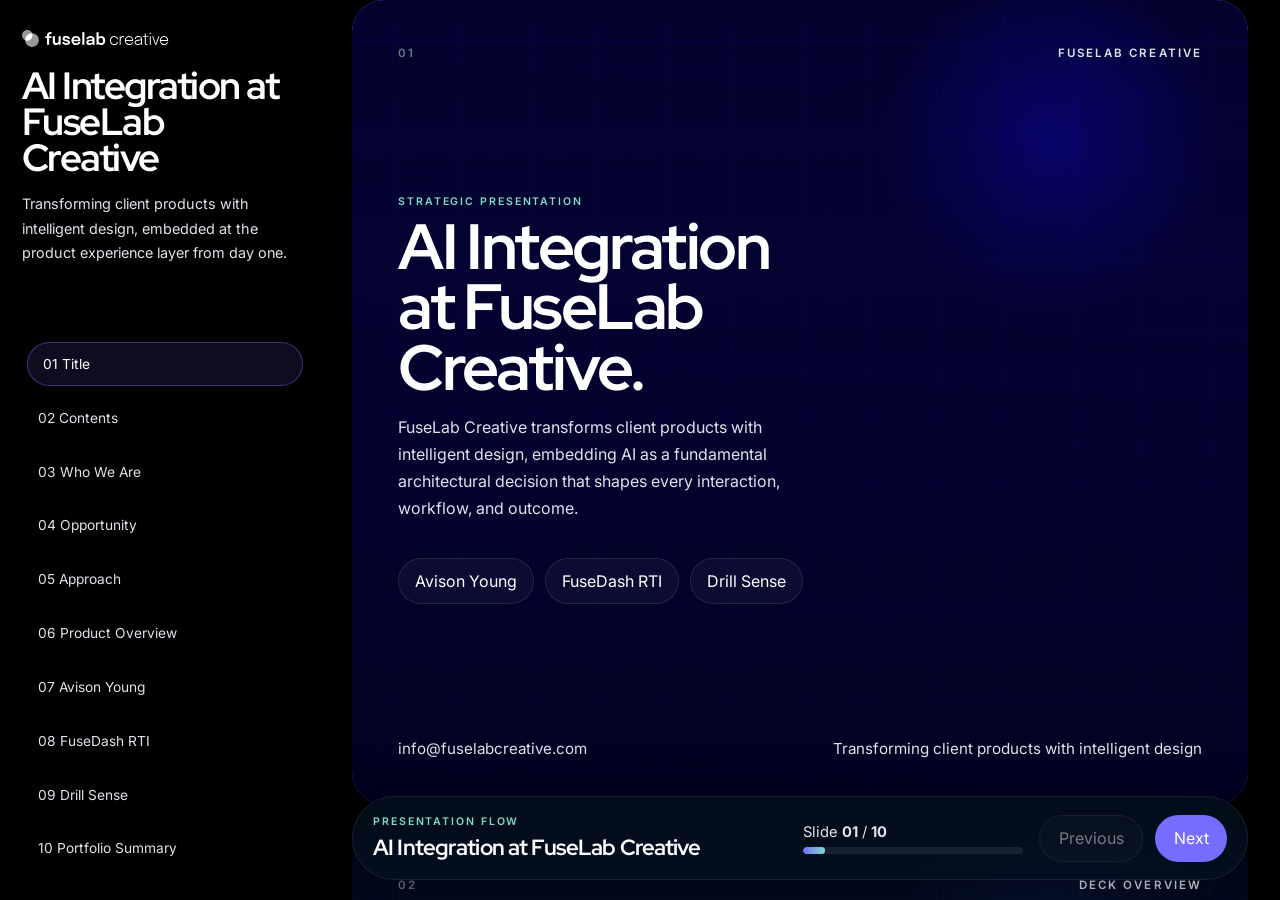
==== index.html @ d15c1026 "Build FLC presentation site" ====
<!DOCTYPE html>
<html lang="en">
  <head>
    <meta charset="UTF-8" />
    <meta name="viewport" content="width=device-width, initial-scale=1.0" />
    <title>AI Integration at FuseLab Creative</title>
    <link rel="preconnect" href="https://fonts.googleapis.com" />
    <link rel="preconnect" href="https://fonts.gstatic.com" crossorigin />
    <link
      href="https://fonts.googleapis.com/css2?family=Inter:wght@400;500;600&family=Public+Sans:wght@600&family=Red+Hat+Display:wght@500;700&family=Red+Hat+Text:wght@400;500&display=swap"
      rel="stylesheet"
    />
    <link rel="stylesheet" href="styles.css" />
  </head>
  <body>
    <div class="presentation-shell">
      <aside class="rail">
        <div class="rail__brand">
          <img class="rail-logo" src="flc-logo.svg" alt="FLC logo" />
          <h1>AI Integration at FuseLab Creative</h1>
          <p class="rail__lede">
            Transforming client products with intelligent design, embedded at
            the product experience layer from day one.
          </p>
        </div>

        <nav class="rail-nav" aria-label="Presentation sections">
          <a href="#cover" class="is-active">01 Title</a>
          <a href="#contents">02 Contents</a>
          <a href="#section-break">03 Who We Are</a>
          <a href="#context">04 Opportunity</a>
          <a href="#opportunities">05 Approach</a>
          <a href="#roadmap">06 Product Overview</a>
          <a href="#avison-young">07 Avison Young</a>
          <a href="#fusedash">08 FuseDash RTI</a>
          <a href="#drill-sense">09 Drill Sense</a>
          <a href="#impact">10 Portfolio Summary</a>
        </nav>
      </aside>

      <main class="deck" id="deck">
        <div class="slides">
          <section
            class="slide slide--dark slide--hero"
            id="cover"
            data-title="AI Integration at FuseLab Creative"
            data-hint="Open with the thesis and the three product examples"
          >
            <video
              class="hero-slide-video"
              src="hero-background-source.mov"
              autoplay
              muted
              loop
              playsinline
              aria-hidden="true"
            ></video>
            <div class="hero-slide-overlay" aria-hidden="true"></div>
            <div class="hero-slide-tint" aria-hidden="true"></div>

            <div class="slide-chrome">
              <span class="slide-number">01</span>
              <span class="slide-label">FuseLab Creative</span>
            </div>

            <div class="hero-layout">
              <div class="hero-copy">
                <p class="eyebrow">Strategic presentation</p>
                <h3>AI Integration at FuseLab Creative.</h3>
                <p class="slide-intro">
                  FuseLab Creative transforms client products with intelligent
                  design, embedding AI as a fundamental architectural decision
                  that shapes every interaction, workflow, and outcome.
                </p>

                <div class="hero-tags">
                  <span>Avison Young</span>
                  <span>FuseDash RTI</span>
                  <span>Drill Sense</span>
                </div>
              </div>

              <div class="hero-visual" aria-hidden="true">
              </div>
            </div>

            <div class="slide-footer">
              <span>info@fuselabcreative.com</span>
              <span>Transforming client products with intelligent design</span>
            </div>
          </section>

          <section
            class="slide slide--dark slide--toc"
            id="contents"
            data-title="Table of contents"
            data-hint="Outline the FuseLab story, methodology, and product examples"
          >
            <div class="slide-chrome">
              <span class="slide-number">02</span>
              <span class="slide-label">Deck overview</span>
            </div>

            <div class="toc-layout">
              <div>
                <p class="eyebrow">Navigation page</p>
                <h3>Table of contents</h3>
              </div>
              <ol class="toc-list" id="tocList"></ol>
            </div>

            <div class="slide-footer">
              <span>AI Integration at FuseLab Creative</span>
              <span>FuseLab Creative</span>
            </div>
          </section>

          <section
            class="slide slide--dark slide--section-break"
            id="section-break"
            data-title="Who We Are"
            data-hint="Introduce FuseLab's point of view on AI-native product design"
          >
            <div class="slide-chrome">
              <span class="slide-number">03</span>
              <span class="slide-label">Who We Are</span>
            </div>

            <div class="section-break-copy">
              <p class="eyebrow">Who we are</p>
              <h3>We architect intelligent experiences.</h3>
              <p class="slide-intro">
                FuseLab embeds AI at the product design layer, treating
                intelligence as a product capability to be designed, trusted,
                and measured from day one.
              </p>
            </div>

            <div class="slide-footer">
              <span>Human-centered design meets AI-first architecture</span>
              <span>FuseLab Creative</span>
            </div>
          </section>

          <section
            class="slide slide--light"
            id="context"
            data-title="The Opportunity"
            data-hint="Show why AI integration in product design matters now"
          >
            <div class="light-header">
              <div>
                <p class="page-kicker">The Opportunity</p>
                <h3>Why AI integration in product design matters now.</h3>
              </div>
              <p class="section-note">
                Users expect intelligent products, AI creates competitive moats,
                and FuseLab bridges design and AI simultaneously across the
                product experience.
              </p>
            </div>

            <div class="challenge-grid" id="challengeGrid"></div>

            <div class="slide-footer slide-footer--light">
              <span>04</span>
              <span>Why AI integration matters now</span>
            </div>
          </section>

          <section
            class="slide slide--light"
            id="opportunities"
            data-title="FuseLab's AI Integration Approach"
            data-hint="Show the four-step methodology from friction to measurable impact"
          >
            <div class="light-header">
              <div>
                <p class="page-kicker">How We Work</p>
                <h3>FuseLab's AI integration approach.</h3>
              </div>
              <p class="section-note">
                FuseLab starts with user friction, maps the right AI capability,
                designs the AI experience, and measures the result against real
                business outcomes.
              </p>
            </div>

            <div class="opportunity-layout">
              <aside class="spotlight-card">
                <span>Approach summary</span>
                <strong>AI creates value only when it feels natural, trustworthy, and useful to real users.</strong>
                <small>
                  FuseLab integrates intelligence before the first wireframe so
                  the product structure itself is designed around what the AI
                  should do for users.
                </small>
              </aside>
              <div class="opportunity-grid" id="opportunityGrid"></div>
            </div>

            <div class="slide-footer slide-footer--light">
              <span>05</span>
              <span>FuseLab AI integration approach</span>
            </div>
          </section>

          <section
            class="slide slide--light"
            id="roadmap"
            data-title="Product Impact"
            data-hint="Introduce the three project case studies"
          >
            <div class="light-header">
              <div>
                <p class="page-kicker">Product Impact</p>
                <h3>Three AI-integrated products. Distinct use cases. Measurable outcomes.</h3>
              </div>
              <p class="section-note">
                FuseLab applied the same AI-native design philosophy across
                commercial real estate, real-time interfaces, and operational
                intelligence products.
              </p>
            </div>

            <div class="kpi-layout">
              <div class="impact-metrics" id="impactMetrics"></div>
              <div class="timeline-list" id="roadmapSteps"></div>
            </div>

            <div class="slide-footer slide-footer--light">
              <span>06</span>
              <span>From product strategy to three project examples</span>
            </div>
          </section>

          <section
            class="slide slide--light"
            id="avison-young"
            data-title="Avison Young"
            data-hint="Commercial real estate case study with AI-powered business development"
          >
            <div class="light-header">
              <div>
                <p class="page-kicker">Commercial Real Estate</p>
                <h3>Avison Young</h3>
              </div>
              <p class="section-note">
                AI-powered business development and CRM support for brokers who
                were spending too much time on manual prospecting and fragmented
                relationship tracking.
              </p>
            </div>

            <div class="project-profile-layout">
              <div class="project-profile-media project-profile-media--avison">
                <img
                  src="ay-screen.png"
                  alt="Avison Young project preview"
                />
                <div class="project-profile-media-label">Project Preview</div>
              </div>

              <div class="project-profile-content">
                <div class="project-overview-card" id="avisonOverview"></div>
                <div class="project-profile-grid" id="avisonProfileGrid"></div>
              </div>
            </div>

            <div class="slide-footer slide-footer--light">
              <span>07</span>
              <span>Avison Young case study</span>
            </div>
          </section>

          <section
            class="slide slide--light"
            id="fusedash"
            data-title="FuseDash Real Time Interface"
            data-hint="Real-time interface case study with AI-assisted collaboration"
          >
            <div class="light-header">
              <div>
                <p class="page-kicker">Real-Time Interface</p>
                <h3>FuseDash Real Time Interface</h3>
              </div>
              <p class="section-note">
                A real-time collaborative interface where AI reduces layout
                burden, simplifies workflows, and acts as an in-context
                co-pilot during active sessions.
              </p>
            </div>

            <div class="project-profile-layout">
              <div class="project-profile-media project-profile-media--fusedash">
                <img
                  src="fd-rti.png"
                  alt="FuseDash RTI project preview"
                />
                <div class="project-profile-media-label">Project Preview</div>
              </div>

              <div class="project-profile-content">
                <div class="project-overview-card" id="fusedashOverview"></div>
                <div class="project-profile-grid" id="fusedashProfileGrid"></div>
              </div>
            </div>

            <div class="slide-footer slide-footer--light">
              <span>08</span>
              <span>FuseDash Real Time Interface case study</span>
            </div>
          </section>

          <section
            class="slide slide--light"
            id="drill-sense"
            data-title="Drill Sense"
            data-hint="Operational intelligence case study with AI-powered insight surfacing"
          >
            <div class="light-header">
              <div>
                <p class="page-kicker">Operational Intelligence</p>
                <h3>Drill Sense</h3>
              </div>
              <p class="section-note">
                An AI-enabled intelligence layer for teams overwhelmed by data
                but starving for clear answers, fast reporting, and predictive
                visibility.
              </p>
            </div>

            <div class="project-profile-layout">
              <div class="project-profile-media project-profile-media--drill">
                <img
                  src="drillsense.png"
                  alt="Drill Sense project preview"
                />
                <div class="project-profile-media-label">Project Preview</div>
              </div>

              <div class="project-profile-content">
                <div class="project-overview-card" id="drillSenseOverview"></div>
                <div class="project-profile-grid" id="drillSenseProfileGrid"></div>
              </div>
            </div>

            <div class="slide-footer slide-footer--light">
              <span>09</span>
              <span>Drill Sense case study</span>
            </div>
          </section>

          <section
            class="slide slide--light slide--overview"
            id="impact"
            data-title="Portfolio Summary"
            data-hint="Close with the three product stories and the final CTA"
          >
            <div class="light-header">
              <div>
                <p class="page-kicker">Portfolio Summary</p>
                <h3>AI that users feel. Outcomes that move the needle.</h3>
              </div>
              <p class="section-note">
                The closing frame summarizes the three featured products and
                ends with a clear invitation to embed AI into the next product
                experience.
              </p>
            </div>

            <div class="overview-layout">
              <div class="page-template-grid" id="templatePages"></div>

              <aside class="next-step-card">
                <span>Closing CTA</span>
                <div class="next-step-list" id="nextSteps"></div>
              </aside>
            </div>

            <div class="slide-footer slide-footer--light">
              <span>10</span>
              <span>FuseLab Creative summary & CTA</span>
            </div>
          </section>
        </div>

        <header class="deck-topbar">
          <div>
            <p class="eyebrow">Presentation flow</p>
            <h2 id="topbarTitle">Hero screen</h2>
          </div>

          <div class="deck-status">
            <div class="progress-block">
              <span>Slide <b id="slideIndex">01</b> / <b id="slideTotal">10</b></span>
              <div class="progress-track" aria-hidden="true">
                <span id="progressFill"></span>
              </div>
            </div>

            <div class="control-row">
              <button class="ghost-button" id="prevSlide" type="button">
                Previous
              </button>
              <button class="primary-button" id="nextSlide" type="button">
                Next
              </button>
            </div>
          </div>
        </header>
      </main>
    </div>

    <script src="app.js"></script>
  </body>
</html>
---- styles.css ----
:root {
  --ink: #00081b;
  --ink-soft: #08162a;
  --paper: #ffffff;
  --paper-soft: #f4f7fb;
  --paper-line: #dde4ee;
  --text-dark: #091529;
  --text-dark-soft: #5f6778;
  --text-light: #ffffff;
  --text-light-soft: #dfe3ea;
  --label: #6f7785;
  --royal: #766dff;
  --ultramarine: #766dff;
  --mint: #7ddcc6;
  --shadow-dark: 0 28px 70px rgba(2, 7, 18, 0.34);
  --shadow-light: 0 24px 64px rgba(15, 29, 56, 0.08);
  --radius-xl: 32px;
  --radius-lg: 24px;
  --radius-md: 18px;
}

* {
  box-sizing: border-box;
}

html {
  scroll-behavior: smooth;
}

body {
  margin: 0;
  min-height: 100vh;
  font-family: "Inter", sans-serif;
  color: var(--text-light);
  background:
    radial-gradient(circle at top right, rgba(77, 95, 255, 0.12), transparent 18%),
    linear-gradient(180deg, #04101f 0%, #091426 100%);
}

body::before {
  content: "";
  position: fixed;
  inset: 0;
  background-image:
    linear-gradient(rgba(255, 255, 255, 0.02) 1px, transparent 1px),
    linear-gradient(90deg, rgba(255, 255, 255, 0.02) 1px, transparent 1px);
  background-size: 72px 72px;
  mask-image: linear-gradient(180deg, rgba(255, 255, 255, 0.55), transparent 92%);
  pointer-events: none;
}

.presentation-shell {
  display: grid;
  grid-template-columns: 320px minmax(0, 1fr);
  min-height: 100vh;
}

.rail {
  position: sticky;
  top: 0;
  display: flex;
  flex-direction: column;
  justify-content: space-between;
  height: 100vh;
  padding: 1.85rem 1.35rem;
  background: #000000;
  backdrop-filter: blur(18px);
  z-index: 3;
}

.eyebrow,
.page-kicker,
.slide-number,
.slide-label,
.rail-card span {
  margin: 0;
  text-transform: uppercase;
  letter-spacing: 0.18em;
  font-size: 0.72rem;
  font-weight: 600;
}

.eyebrow {
  color: var(--mint);
}

.rail__brand h1,
.deck-topbar h2,
.slide h3,
.challenge-card h4,
.opportunity-card h4,
.timeline-item h4,
.template-card h4,
.spotlight-card strong {
  margin: 0;
  font-family: "Red Hat Display", sans-serif;
  letter-spacing: -0.04em;
}

.rail__brand h1 {
  margin-top: 0.35rem;
  font-size: clamp(1.6rem, 3vw, 2.35rem);
  line-height: 0.96;
}

.rail__lede,
.slide-intro,
.section-note,
.challenge-card p,
.opportunity-card p,
.timeline-item p,
.template-card p,
.next-step-item p,
.spotlight-card small,
.impact-metric p {
  color: var(--text-dark-soft);
  line-height: 1.7;
}

.rail__lede {
  color: var(--text-light-soft);
}

.rail-nav {
  display: grid;
  gap: 0.65rem;
}

.rail-nav a {
  display: block;
  padding: 0.78rem 0.95rem;
  border-radius: 999px;
  border: 1px solid transparent;
  color: var(--text-light-soft);
  text-decoration: none;
  background: transparent;
  font-size: 0.86rem;
  line-height: 1.2;
  transition:
    transform 180ms ease,
    border-color 180ms ease,
    background 180ms ease;
}

.rail-nav a:hover,
.rail-nav a.is-active {
  transform: translateX(5px);
  border-color: rgba(118, 109, 255, 0.42);
  background: rgba(118, 109, 255, 0.12);
  color: var(--text-light);
}

.rail-card {
  padding: 0.8rem 0.85rem;
  border-radius: var(--radius-lg);
  border: 1px solid rgba(255, 255, 255, 0.08);
  background: rgba(255, 255, 255, 0.04);
}

.rail-card strong {
  display: block;
  margin: 0.3rem 0;
  font-size: 1rem;
}

.rail-card small {
  color: var(--text-light-soft);
  font-size: 0.82rem;
}

.rail__brand {
  display: grid;
  gap: 1rem;
}

.rail-logo {
  display: block;
  width: min(150px, 100%);
  height: auto;
}

.rail__lede {
  margin: 0;
  font-size: 0.9rem;
}

.rail-card span,
.eyebrow {
  font-size: 0.66rem;
}

.deck {
  height: 100vh;
  overflow-y: auto;
  scroll-snap-type: y mandatory;
  padding: 2rem;
  padding-bottom: 1.25rem;
  background: #000000;
}

.deck-topbar {
  position: sticky;
  bottom: 0;
  z-index: 2;
  display: flex;
  justify-content: space-between;
  align-items: center;
  gap: 1rem;
  margin-top: 1.75rem;
  padding: 1.1rem 1.25rem;
  border-radius: 999px;
  border: 1px solid rgba(255, 255, 255, 0.08);
  background: rgba(4, 16, 31, 0.78);
  backdrop-filter: blur(18px);
  box-shadow: var(--shadow-dark);
}

.deck-topbar h2 {
  margin-top: 0.28rem;
  font-size: 1.35rem;
}

.deck-status {
  display: flex;
  align-items: center;
  gap: 1rem;
  flex-wrap: wrap;
}

.progress-block span {
  display: block;
  margin-bottom: 0.4rem;
  color: var(--text-light-soft);
  font-size: 0.92rem;
}

.progress-track {
  width: min(220px, 44vw);
  height: 0.4rem;
  border-radius: 999px;
  background: rgba(255, 255, 255, 0.08);
  overflow: hidden;
}

.progress-track span {
  display: block;
  height: 100%;
  width: 14.29%;
  border-radius: inherit;
  background: linear-gradient(90deg, var(--ultramarine), var(--mint));
  transition: width 220ms ease;
}

.control-row {
  display: flex;
  gap: 0.75rem;
}

.ghost-button,
.primary-button {
  border-radius: 999px;
  padding: 0.78rem 1.15rem;
  font: inherit;
  cursor: pointer;
  transition:
    transform 180ms ease,
    opacity 180ms ease,
    background 180ms ease;
}

.ghost-button {
  border: 1px solid rgba(255, 255, 255, 0.14);
  color: var(--text-light);
  background: rgba(255, 255, 255, 0.04);
}

.primary-button {
  border: 0;
  color: var(--text-light);
  background: linear-gradient(135deg, var(--royal), var(--ultramarine));
}

.ghost-button:hover,
.primary-button:hover {
  transform: translateY(-2px);
}

.ghost-button:disabled,
.primary-button:disabled {
  opacity: 0.45;
  cursor: default;
  transform: none;
}

.slides {
  display: grid;
  gap: 1.75rem;
}

.slide {
  position: relative;
  min-height: calc(100vh - 6rem);
  scroll-snap-align: start;
  padding: clamp(2rem, 3.6vw, 3rem);
  border-radius: var(--radius-xl);
  overflow: hidden;
}

.slide--dark {
  color: var(--text-light);
  background:
    radial-gradient(circle at 78% 18%, rgba(77, 95, 255, 0.14), transparent 18%),
    linear-gradient(180deg, #00081b 0%, #071427 100%);
  box-shadow: var(--shadow-dark);
}

.slide--dark::before {
  content: "";
  position: absolute;
  inset: 0;
  background-image:
    linear-gradient(rgba(255, 255, 255, 0.02) 1px, transparent 1px),
    linear-gradient(90deg, rgba(255, 255, 255, 0.02) 1px, transparent 1px);
  background-size: calc((100% - 80px) / 12) 220px;
  background-position: 40px 40px;
  pointer-events: none;
}

.slide--dark .slide-intro,
.slide--dark .section-note,
.slide--dark .slide-footer,
.slide--dark .slide-label {
  color: var(--text-light-soft);
}

.slide--light {
  color: var(--text-dark);
  background:
    radial-gradient(circle at 12% 85%, rgba(77, 95, 255, 0.08), transparent 15%),
    radial-gradient(circle at 88% 20%, rgba(125, 220, 198, 0.12), transparent 12%),
    linear-gradient(180deg, #ffffff 0%, #f7f9fc 100%);
  box-shadow: var(--shadow-light);
}

.slide--light::before,
.slide--light::after {
  content: "";
  position: absolute;
  border-radius: 999px;
  background:
    radial-gradient(circle at center, rgba(9, 21, 41, 0.06) 0%, rgba(9, 21, 41, 0.02) 46%, transparent 70%);
  pointer-events: none;
}

.slide--light::before {
  left: -4.5rem;
  bottom: -5rem;
  width: 15rem;
  height: 15rem;
}

.slide--light::after {
  right: -3rem;
  top: -3rem;
  width: 11rem;
  height: 11rem;
}

.slide-chrome,
.slide-footer {
  position: relative;
  z-index: 1;
  display: flex;
  justify-content: space-between;
  align-items: center;
  gap: 1rem;
}

.slide-label,
.slide-footer,
.page-kicker {
  color: var(--label);
}

.slide-number {
  color: var(--label);
}

.slide-footer {
  margin-top: auto;
  font-size: 0.95rem;
}

.slide-footer--light {
  color: var(--text-dark-soft);
}

.slide--hero,
.slide--toc,
.slide--section-break {
  display: flex;
  flex-direction: column;
}

.slide--hero {
  isolation: isolate;
}

.hero-slide-video,
.hero-slide-overlay,
.hero-slide-tint {
  position: absolute;
  inset: 0;
}

.hero-slide-video {
  width: 100%;
  height: 100%;
  object-fit: cover;
  opacity: 0.5;
  z-index: 0;
}

.hero-slide-overlay {
  background:
    linear-gradient(180deg, rgba(118, 109, 255, 0.28), rgba(0, 8, 27, 0.76)),
    linear-gradient(135deg, rgba(118, 109, 255, 0.34), rgba(118, 109, 255, 0.12)),
    radial-gradient(circle at 72% 20%, rgba(118, 109, 255, 0.26), transparent 20%);
  mix-blend-mode: multiply;
  z-index: 0;
}

.hero-slide-tint {
  background: rgba(118, 109, 255, 0.72);
  mix-blend-mode: color;
  z-index: 0;
}

.slide--hero .slide-chrome,
.slide--hero .hero-layout,
.slide--hero .slide-footer {
  z-index: 1;
}

.hero-layout {
  position: relative;
  display: grid;
  grid-template-columns: minmax(0, 1.1fr) minmax(320px, 0.9fr);
  gap: 2.75rem;
  align-items: center;
  flex: 1;
}

.hero-copy,
.section-break-copy {
  max-width: 46rem;
}

.slide h3 {
  margin-top: 0.55rem;
  font-size: clamp(2.4rem, 5vw, 4.9rem);
  line-height: 0.94;
}

.hero-tags {
  display: flex;
  flex-wrap: wrap;
  gap: 0.7rem;
  margin-top: 2.2rem;
}

.hero-tags span {
  padding: 0.75rem 1rem;
  border-radius: 999px;
  border: 1px solid rgba(255, 255, 255, 0.1);
  background: rgba(255, 255, 255, 0.04);
}

.hero-visual {
  position: relative;
  min-height: 28rem;
}

.spotlight-card span,
.next-step-card span {
  color: var(--label);
}

.toc-layout {
  position: relative;
  z-index: 1;
  display: grid;
  grid-template-columns: minmax(260px, 0.7fr) minmax(0, 1fr);
  gap: 2.75rem;
  align-items: start;
  flex: 1;
  padding-top: 4.75rem;
}

.toc-list {
  list-style: none;
  padding: 0;
  margin: 0;
  display: grid;
  gap: 0.9rem;
}

.toc-list li {
  display: flex;
  gap: 1rem;
  align-items: baseline;
  padding-bottom: 0.85rem;
  border-bottom: 1px solid rgba(255, 255, 255, 0.08);
}

.toc-list span {
  min-width: 2.2rem;
  color: var(--label);
}

.toc-list strong {
  font-weight: 400;
  font-size: 1.8rem;
  line-height: 1.15;
}

.slide--section-break {
  justify-content: space-between;
}

.light-header {
  position: relative;
  z-index: 1;
  display: flex;
  justify-content: space-between;
  gap: 2rem;
  align-items: end;
  margin-bottom: 2rem;
}

.light-header h3 {
  color: var(--text-dark);
}

.page-kicker {
  font-size: 0.76rem;
  font-weight: 600;
}

.section-note {
  max-width: 28rem;
  margin: 0;
}

.challenge-grid {
  position: relative;
  z-index: 1;
  display: grid;
  grid-template-columns: repeat(2, minmax(0, 1fr));
  gap: 1.25rem;
}

.challenge-card,
.opportunity-card,
.timeline-item,
.template-card,
.impact-metric,
.spotlight-card,
.next-step-card {
  position: relative;
  z-index: 1;
  border-radius: var(--radius-lg);
}

.challenge-card,
.opportunity-card,
.timeline-item,
.template-card,
.impact-metric {
  padding: 1.6rem;
  border: 1px solid var(--paper-line);
  background: rgba(255, 255, 255, 0.92);
  box-shadow: var(--shadow-light);
}

.challenge-card span,
.opportunity-card span,
.timeline-item span,
.template-card span {
  color: var(--label);
}

.challenge-card h4,
.opportunity-card h4,
.timeline-item h4,
.template-card h4 {
  margin: 0.7rem 0 0.5rem;
  color: var(--text-dark);
  font-size: 1.45rem;
}

.challenge-card p,
.opportunity-card p,
.timeline-item p,
.template-card p,
.next-step-item p,
.impact-metric p {
  margin: 0;
  font-family: "Red Hat Text", sans-serif;
}

.opportunity-layout {
  position: relative;
  z-index: 1;
  display: grid;
  grid-template-columns: 310px minmax(0, 1fr);
  gap: 1.25rem;
  align-items: start;
}

.spotlight-card {
  padding: 1.7rem;
  border: 1px solid var(--paper-line);
  background: rgba(244, 247, 251, 0.95);
}

.spotlight-card strong {
  display: block;
  margin: 0.55rem 0;
  color: var(--text-dark);
  font-size: 1.55rem;
  line-height: 1.04;
}

.opportunity-grid {
  display: grid;
  grid-template-columns: repeat(3, minmax(0, 1fr));
  gap: 1.25rem;
}

.kpi-layout {
  position: relative;
  z-index: 1;
  display: grid;
  grid-template-columns: 340px minmax(0, 1fr);
  gap: 1.25rem;
  align-items: start;
}

.impact-metrics,
.timeline-list,
.page-template-grid,
.next-step-list {
  display: grid;
  gap: 1.2rem;
}

.impact-metric span {
  color: var(--label);
}

.impact-metric strong {
  display: block;
  margin: 0.45rem 0;
  font-family: "Red Hat Display", sans-serif;
  color: var(--text-dark);
  font-size: 2.6rem;
  letter-spacing: -0.05em;
}

.overview-layout {
  position: relative;
  z-index: 1;
  display: grid;
  grid-template-columns: minmax(0, 1fr) 320px;
  gap: 1.25rem;
  align-items: start;
}

.project-profile-layout {
  position: relative;
  z-index: 1;
  display: grid;
  grid-template-columns: minmax(420px, 1.06fr) minmax(0, 1fr);
  gap: 1.25rem;
  align-items: stretch;
}

.project-profile-media,
.project-overview-card,
.project-profile-card {
  border-radius: var(--radius-lg);
  border: 1px solid var(--paper-line);
  background: rgba(255, 255, 255, 0.92);
  box-shadow: var(--shadow-light);
}

.project-profile-media {
  position: relative;
  min-height: 42rem;
  overflow: hidden;
  background:
    radial-gradient(circle at top right, rgba(118, 109, 255, 0.12), transparent 20%),
    linear-gradient(180deg, #eef2f8 0%, #e8edf4 100%);
}

.project-profile-media img {
  display: block;
  width: 100%;
  height: 100%;
  object-fit: cover;
  object-position: center top;
}

.project-profile-media::after {
  content: "";
  position: absolute;
  inset: 0;
  background: linear-gradient(180deg, rgba(9, 21, 41, 0.03), rgba(9, 21, 41, 0.12));
  pointer-events: none;
}

.project-profile-media--avison {
  background:
    radial-gradient(circle at 78% 22%, rgba(247, 197, 148, 0.5), transparent 22%),
    linear-gradient(180deg, #f8f4ee 0%, #efe7db 100%);
}

.project-profile-media--fusedash {
  background:
    radial-gradient(circle at 75% 20%, rgba(118, 109, 255, 0.2), transparent 18%),
    linear-gradient(180deg, #f7f9fd 0%, #edf2fb 100%);
}

.project-profile-media--drill {
  background:
    radial-gradient(circle at 78% 20%, rgba(118, 109, 255, 0.16), transparent 16%),
    linear-gradient(180deg, #202020 0%, #111111 100%);
  border-color: rgba(255, 255, 255, 0.08);
}

.project-profile-media-label {
  position: absolute;
  left: 1rem;
  top: 1rem;
  z-index: 1;
  padding: 0.55rem 0.8rem;
  border-radius: 999px;
  background: rgba(255, 255, 255, 0.82);
  color: var(--text-dark-soft);
  font-size: 0.78rem;
  letter-spacing: 0.08em;
  text-transform: uppercase;
}

.project-profile-content {
  display: grid;
  gap: 1rem;
}

.project-overview-card {
  padding: 1.45rem 1.55rem;
}

.project-overview-card span,
.project-profile-card span {
  color: var(--label);
}

.project-overview-card h4,
.project-profile-card h4 {
  margin: 0.55rem 0 0;
  color: var(--text-dark);
  font-family: "Red Hat Display", sans-serif;
}

.project-overview-card h4 {
  font-size: 1.55rem;
}

.project-overview-card p {
  margin: 0.7rem 0 0;
  color: var(--text-dark-soft);
  line-height: 1.7;
  font-family: "Red Hat Text", sans-serif;
}

.project-profile-grid {
  display: grid;
  grid-template-columns: 1fr;
  gap: 1rem;
}

.project-profile-card {
  padding: 1.4rem 1.5rem;
}

.project-profile-card h4 {
  font-size: 1.12rem;
  line-height: 1.45;
}

.page-template-grid {
  grid-template-columns: repeat(3, minmax(0, 1fr));
}

.template-card {
  display: grid;
  gap: 1rem;
}

.browser-mockup {
  padding: 1rem;
  border-radius: 20px;
  border: 1px solid var(--paper-line);
  background: var(--paper-soft);
}

.browser-top {
  display: flex;
  gap: 0.35rem;
  margin-bottom: 1rem;
}

.browser-top i {
  width: 0.58rem;
  height: 0.58rem;
  border-radius: 999px;
  background: rgba(9, 21, 41, 0.18);
}

.browser-body {
  display: grid;
  gap: 0.7rem;
}

.browser-bar,
.browser-strip,
.browser-chart span {
  border-radius: 999px;
  background: rgba(9, 21, 41, 0.08);
}

.browser-bar {
  width: 72%;
  height: 0.78rem;
}

.browser-strip {
  height: 3.8rem;
}

.browser-chart {
  display: flex;
  align-items: end;
  gap: 0.45rem;
  height: 4.5rem;
}

.browser-chart span {
  width: 100%;
}

.browser-chart span:nth-child(1) {
  height: 48%;
}

.browser-chart span:nth-child(2) {
  height: 80%;
}

.browser-chart span:nth-child(3) {
  height: 58%;
}

.browser-chart span:nth-child(4) {
  height: 92%;
  background: linear-gradient(180deg, var(--royal), rgba(77, 95, 255, 0.18));
}

.browser-points {
  margin: 0;
  padding-left: 1.1rem;
  color: var(--text-dark-soft);
  line-height: 1.8;
  font-family: "Red Hat Text", sans-serif;
}

.next-step-card {
  padding: 1.55rem;
  border: 1px solid var(--paper-line);
  background: rgba(244, 247, 251, 0.92);
}

.next-step-item {
  padding: 1rem 0;
  border-top: 1px solid var(--paper-line);
}

.next-step-item:first-child {
  padding-top: 0;
  border-top: 0;
}

.next-step-item strong {
  display: block;
  margin-bottom: 0.4rem;
  font-family: "Red Hat Display", sans-serif;
  color: var(--text-dark);
  font-size: 1.18rem;
}

@media (max-width: 1150px) {
  .presentation-shell {
    grid-template-columns: 1fr;
  }

  .rail {
    position: relative;
    height: auto;
    gap: 1.5rem;
    border-right: 0;
    border-bottom: 1px solid rgba(255, 255, 255, 0.08);
  }

  .deck {
    height: auto;
    overflow: visible;
    scroll-snap-type: none;
  }

  .hero-layout,
  .toc-layout,
  .light-header,
  .opportunity-layout,
  .kpi-layout,
  .overview-layout,
  .project-profile-layout {
    grid-template-columns: 1fr;
  }

  .page-template-grid,
  .opportunity-grid,
  .project-profile-grid {
    grid-template-columns: repeat(2, minmax(0, 1fr));
  }
}

@media (max-width: 760px) {
  .deck {
    padding: 1rem;
    padding-bottom: 1rem;
  }

  .deck-topbar {
    display: grid;
  }

  .control-row,
  .challenge-grid,
  .opportunity-grid,
  .page-template-grid,
  .project-profile-grid {
    grid-template-columns: 1fr;
  }

  .challenge-grid,
  .opportunity-grid,
  .page-template-grid,
  .project-profile-grid {
    display: grid;
  }

  .slide h3 {
    font-size: clamp(2.1rem, 11vw, 3.7rem);
  }

  .toc-list strong {
    font-size: 1.25rem;
  }

  .slide-footer,
  .slide-chrome {
    flex-direction: column;
    align-items: flex-start;
  }
}
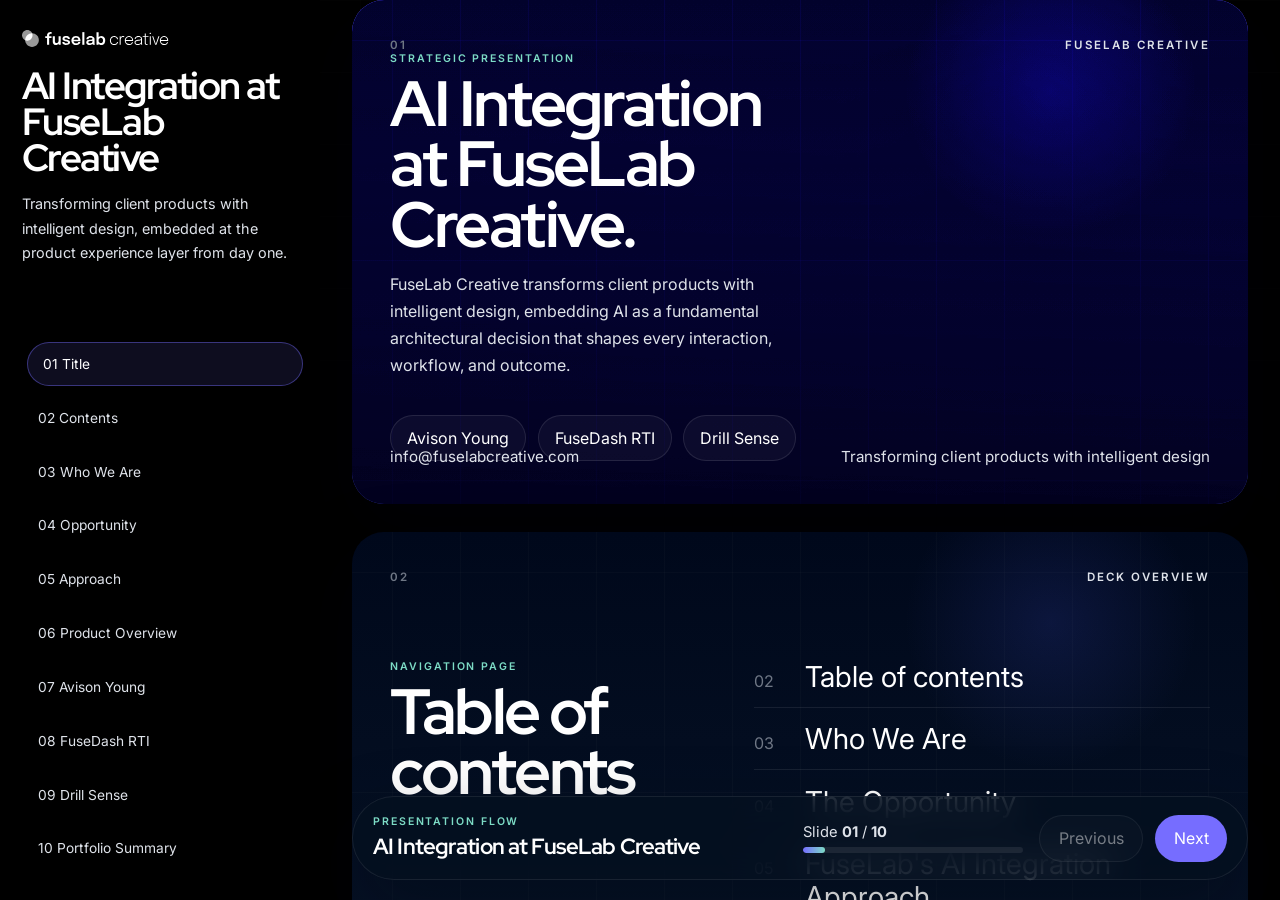
==== commit ad296b33: "Refine project profiles and portfolio slides" ====
--- a/index.html
+++ b/index.html
@@ -223,10 +223,7 @@
               </p>
             </div>
 
-            <div class="kpi-layout">
-              <div class="impact-metrics" id="impactMetrics"></div>
-              <div class="timeline-list" id="roadmapSteps"></div>
-            </div>
+            <div class="timeline-list timeline-list--compact" id="roadmapSteps"></div>
 
             <div class="slide-footer slide-footer--light">
               <span>06</span>
@@ -235,17 +232,17 @@
           </section>
 
           <section
-            class="slide slide--light"
+            class="slide slide--light slide--project-profile"
             id="avison-young"
             data-title="Avison Young"
             data-hint="Commercial real estate case study with AI-powered business development"
           >
-            <div class="light-header">
+            <div class="project-profile-top">
               <div>
                 <p class="page-kicker">Commercial Real Estate</p>
                 <h3>Avison Young</h3>
               </div>
-              <p class="section-note">
+              <p class="project-profile-summary">
                 AI-powered business development and CRM support for brokers who
                 were spending too much time on manual prospecting and fragmented
                 relationship tracking.
@@ -258,12 +255,11 @@
                   src="ay-screen.png"
                   alt="Avison Young project preview"
                 />
-                <div class="project-profile-media-label">Project Preview</div>
               </div>
 
               <div class="project-profile-content">
-                <div class="project-overview-card" id="avisonOverview"></div>
                 <div class="project-profile-grid" id="avisonProfileGrid"></div>
+                <aside class="project-feature-card" id="avisonFeatures"></aside>
               </div>
             </div>
 
@@ -274,17 +270,17 @@
           </section>
 
           <section
-            class="slide slide--light"
+            class="slide slide--light slide--project-profile"
             id="fusedash"
             data-title="FuseDash Real Time Interface"
             data-hint="Real-time interface case study with AI-assisted collaboration"
           >
-            <div class="light-header">
+            <div class="project-profile-top">
               <div>
                 <p class="page-kicker">Real-Time Interface</p>
                 <h3>FuseDash Real Time Interface</h3>
               </div>
-              <p class="section-note">
+              <p class="project-profile-summary">
                 A real-time collaborative interface where AI reduces layout
                 burden, simplifies workflows, and acts as an in-context
                 co-pilot during active sessions.
@@ -297,12 +293,11 @@
                   src="fd-rti.png"
                   alt="FuseDash RTI project preview"
                 />
-                <div class="project-profile-media-label">Project Preview</div>
               </div>
 
               <div class="project-profile-content">
-                <div class="project-overview-card" id="fusedashOverview"></div>
                 <div class="project-profile-grid" id="fusedashProfileGrid"></div>
+                <aside class="project-feature-card" id="fusedashFeatures"></aside>
               </div>
             </div>
 
@@ -313,17 +308,17 @@
           </section>
 
           <section
-            class="slide slide--light"
+            class="slide slide--light slide--project-profile"
             id="drill-sense"
             data-title="Drill Sense"
             data-hint="Operational intelligence case study with AI-powered insight surfacing"
           >
-            <div class="light-header">
+            <div class="project-profile-top">
               <div>
                 <p class="page-kicker">Operational Intelligence</p>
                 <h3>Drill Sense</h3>
               </div>
-              <p class="section-note">
+              <p class="project-profile-summary">
                 An AI-enabled intelligence layer for teams overwhelmed by data
                 but starving for clear answers, fast reporting, and predictive
                 visibility.
@@ -336,12 +331,11 @@
                   src="drillsense.png"
                   alt="Drill Sense project preview"
                 />
-                <div class="project-profile-media-label">Project Preview</div>
               </div>
 
               <div class="project-profile-content">
-                <div class="project-overview-card" id="drillSenseOverview"></div>
                 <div class="project-profile-grid" id="drillSenseProfileGrid"></div>
+                <aside class="project-feature-card" id="drillSenseFeatures"></aside>
               </div>
             </div>
 
@@ -355,7 +349,7 @@
             class="slide slide--light slide--overview"
             id="impact"
             data-title="Portfolio Summary"
-            data-hint="Close with the three product stories and the final CTA"
+            data-hint="Close with the three product stories"
           >
             <div class="light-header">
               <div>
@@ -364,23 +358,15 @@
               </div>
               <p class="section-note">
                 The closing frame summarizes the three featured products and
-                ends with a clear invitation to embed AI into the next product
-                experience.
-              </p>
-            </div>
-
-            <div class="overview-layout">
-              <div class="page-template-grid" id="templatePages"></div>
-
-              <aside class="next-step-card">
-                <span>Closing CTA</span>
-                <div class="next-step-list" id="nextSteps"></div>
-              </aside>
-            </div>
+                the AI-native patterns FuseLab brought into each experience.
+              </p>
+            </div>
+
+            <div class="page-template-grid" id="templatePages"></div>
 
             <div class="slide-footer slide-footer--light">
               <span>10</span>
-              <span>FuseLab Creative summary & CTA</span>
+              <span>FuseLab Creative portfolio summary</span>
             </div>
           </section>
         </div>
--- a/styles.css
+++ b/styles.css
@@ -110,9 +110,7 @@
 .opportunity-card p,
 .timeline-item p,
 .template-card p,
-.next-step-item p,
-.spotlight-card small,
-.impact-metric p {
+.spotlight-card small {
   color: var(--text-dark-soft);
   line-height: 1.7;
 }
@@ -295,13 +293,19 @@
 .slides {
   display: grid;
   gap: 1.75rem;
+  justify-items: center;
 }
 
 .slide {
   position: relative;
-  min-height: calc(100vh - 6rem);
+  display: flex;
+  flex-direction: column;
+  width: min(100%, calc((100vh - 5.5rem) * 16 / 9));
+  max-width: 100%;
+  aspect-ratio: 16 / 9;
+  min-height: 0;
   scroll-snap-align: start;
-  padding: clamp(2rem, 3.6vw, 3rem);
+  padding: clamp(1.8rem, 3vw, 2.6rem);
   border-radius: var(--radius-xl);
   overflow: hidden;
 }
@@ -449,6 +453,7 @@
   gap: 2.75rem;
   align-items: center;
   flex: 1;
+  min-height: 0;
 }
 
 .hero-copy,
@@ -460,6 +465,11 @@
   margin-top: 0.55rem;
   font-size: clamp(2.4rem, 5vw, 4.9rem);
   line-height: 0.94;
+}
+
+.slide--light h3 {
+  font-size: clamp(1.7rem, 3.2vw, 3.2rem);
+  line-height: 0.98;
 }
 
 .hero-tags {
@@ -478,11 +488,10 @@
 
 .hero-visual {
   position: relative;
-  min-height: 28rem;
-}
-
-.spotlight-card span,
-.next-step-card span {
+  min-height: 0;
+}
+
+.spotlight-card span {
   color: var(--label);
 }
 
@@ -494,6 +503,7 @@
   gap: 2.75rem;
   align-items: start;
   flex: 1;
+  min-height: 0;
   padding-top: 4.75rem;
 }
 
@@ -558,13 +568,15 @@
   display: grid;
   grid-template-columns: repeat(2, minmax(0, 1fr));
   gap: 1.25rem;
+  flex: 1;
+  min-height: 0;
+  align-content: start;
 }
 
 .challenge-card,
 .opportunity-card,
 .timeline-item,
 .template-card,
-.impact-metric,
 .spotlight-card,
 .next-step-card {
   position: relative;
@@ -575,8 +587,7 @@
 .challenge-card,
 .opportunity-card,
 .timeline-item,
-.template-card,
-.impact-metric {
+.template-card {
   padding: 1.6rem;
   border: 1px solid var(--paper-line);
   background: rgba(255, 255, 255, 0.92);
@@ -616,6 +627,8 @@
   grid-template-columns: 310px minmax(0, 1fr);
   gap: 1.25rem;
   align-items: start;
+  flex: 1;
+  min-height: 0;
 }
 
 .spotlight-card {
@@ -638,56 +651,73 @@
   gap: 1.25rem;
 }
 
-.kpi-layout {
-  position: relative;
-  z-index: 1;
-  display: grid;
-  grid-template-columns: 340px minmax(0, 1fr);
-  gap: 1.25rem;
+.timeline-list,
+.page-template-grid {
+  display: grid;
+  gap: 1.2rem;
+}
+
+.timeline-list--compact {
+  position: relative;
+  z-index: 1;
+  grid-template-columns: repeat(2, minmax(0, 1fr));
+  align-content: start;
+  flex: 1;
+  min-height: 0;
+}
+
+.timeline-list--compact .timeline-item {
+  padding: 1.2rem 1.25rem;
+}
+
+.timeline-pictogram {
+  display: block;
+  width: 4.4rem;
+  height: 4.4rem;
+  margin-bottom: 0.65rem;
+  object-fit: contain;
+  opacity: 0.96;
+}
+
+.timeline-list--compact .timeline-item h4 {
+  margin: 0.55rem 0 0.35rem;
+  font-size: 1.2rem;
+  line-height: 1.18;
+}
+
+.timeline-list--compact .timeline-item p {
+  font-size: 0.95rem;
+  line-height: 1.55;
+}
+
+.project-profile-layout {
+  position: relative;
+  z-index: 1;
+  display: grid;
+  grid-template-columns: minmax(0, 1.38fr) minmax(320px, 0.9fr);
+  gap: 1.45rem;
+  align-items: stretch;
+  flex: 1;
+  min-height: 0;
+}
+
+.project-profile-top {
+  position: relative;
+  z-index: 1;
+  display: grid;
+  grid-template-columns: minmax(0, 1fr) minmax(320px, 0.9fr);
+  gap: 1.6rem;
   align-items: start;
-}
-
-.impact-metrics,
-.timeline-list,
-.page-template-grid,
-.next-step-list {
-  display: grid;
-  gap: 1.2rem;
-}
-
-.impact-metric span {
-  color: var(--label);
-}
-
-.impact-metric strong {
-  display: block;
-  margin: 0.45rem 0;
-  font-family: "Red Hat Display", sans-serif;
-  color: var(--text-dark);
-  font-size: 2.6rem;
-  letter-spacing: -0.05em;
-}
-
-.overview-layout {
-  position: relative;
-  z-index: 1;
-  display: grid;
-  grid-template-columns: minmax(0, 1fr) 320px;
-  gap: 1.25rem;
-  align-items: start;
-}
-
-.project-profile-layout {
-  position: relative;
-  z-index: 1;
-  display: grid;
-  grid-template-columns: minmax(420px, 1.06fr) minmax(0, 1fr);
-  gap: 1.25rem;
-  align-items: stretch;
+  margin-bottom: 1.45rem;
+}
+
+.project-profile-top h3 {
+  font-size: clamp(2.15rem, 4vw, 4.2rem);
+  line-height: 0.96;
 }
 
 .project-profile-media,
-.project-overview-card,
+.project-feature-card,
 .project-profile-card {
   border-radius: var(--radius-lg);
   border: 1px solid var(--paper-line);
@@ -697,7 +727,8 @@
 
 .project-profile-media {
   position: relative;
-  min-height: 42rem;
+  min-height: 0;
+  height: 100%;
   overflow: hidden;
   background:
     radial-gradient(circle at top right, rgba(118, 109, 255, 0.12), transparent 20%),
@@ -718,6 +749,58 @@
   inset: 0;
   background: linear-gradient(180deg, rgba(9, 21, 41, 0.03), rgba(9, 21, 41, 0.12));
   pointer-events: none;
+}
+
+.project-feature-card {
+  padding: 1.25rem 1.2rem;
+}
+
+.project-feature-card > span {
+  display: block;
+  color: var(--label);
+  margin-bottom: 0.95rem;
+}
+
+.project-feature-list {
+  list-style: none;
+  margin: 0;
+  padding: 0;
+  display: grid;
+  gap: 0.9rem;
+}
+
+.project-feature-list li {
+  display: grid;
+  grid-template-columns: 2rem minmax(0, 1fr);
+  gap: 0.7rem;
+  align-items: start;
+  padding-top: 0.85rem;
+  border-top: 1px solid var(--paper-line);
+}
+
+.project-feature-list li:first-child {
+  padding-top: 0;
+  border-top: 0;
+}
+
+.project-feature-list strong {
+  display: inline-flex;
+  align-items: center;
+  justify-content: center;
+  min-height: 2rem;
+  border-radius: 999px;
+  background: rgba(118, 109, 255, 0.1);
+  color: var(--royal);
+  font-size: 0.76rem;
+  letter-spacing: 0.1em;
+}
+
+.project-feature-list p {
+  margin: 0;
+  color: var(--text-dark-soft);
+  line-height: 1.55;
+  font-family: "Red Hat Text", sans-serif;
+  font-size: 0.94rem;
 }
 
 .project-profile-media--avison {
@@ -755,49 +838,56 @@
 
 .project-profile-content {
   display: grid;
-  gap: 1rem;
-}
-
-.project-overview-card {
-  padding: 1.45rem 1.55rem;
-}
-
-.project-overview-card span,
+  grid-template-rows: auto auto;
+  gap: 1.35rem;
+  min-height: 0;
+}
+
+.project-feature-card > span,
 .project-profile-card span {
   color: var(--label);
-}
-
-.project-overview-card h4,
+  display: block;
+}
+
 .project-profile-card h4 {
-  margin: 0.55rem 0 0;
+  margin: 0.7rem 0 0;
   color: var(--text-dark);
   font-family: "Red Hat Display", sans-serif;
 }
 
-.project-overview-card h4 {
-  font-size: 1.55rem;
-}
-
-.project-overview-card p {
-  margin: 0.7rem 0 0;
+.project-profile-grid {
+  display: grid;
+  grid-template-columns: 1fr;
+  gap: 1.35rem;
+  align-content: start;
+}
+
+.project-profile-card {
+  padding: 1.6rem 1.7rem;
+  min-height: 100%;
+}
+
+.project-profile-card h4 {
+  font-size: clamp(1.55rem, 2.35vw, 2.35rem);
+  line-height: 1.05;
+}
+
+.project-profile-card p {
+  margin: 1rem 0 0;
   color: var(--text-dark-soft);
+  line-height: 1.65;
+  font-family: "Red Hat Text", sans-serif;
+}
+
+.project-profile-summary {
+  margin: 0;
+  color: var(--text-dark-soft);
+  font-size: clamp(1.05rem, 1.8vw, 1.35rem);
   line-height: 1.7;
-  font-family: "Red Hat Text", sans-serif;
-}
-
-.project-profile-grid {
-  display: grid;
-  grid-template-columns: 1fr;
-  gap: 1rem;
-}
-
-.project-profile-card {
-  padding: 1.4rem 1.5rem;
-}
-
-.project-profile-card h4 {
-  font-size: 1.12rem;
-  line-height: 1.45;
+}
+
+.slide--project-profile .slide-footer {
+  margin-top: 1rem;
 }
 
 .page-template-grid {
@@ -807,75 +897,6 @@
 .template-card {
   display: grid;
   gap: 1rem;
-}
-
-.browser-mockup {
-  padding: 1rem;
-  border-radius: 20px;
-  border: 1px solid var(--paper-line);
-  background: var(--paper-soft);
-}
-
-.browser-top {
-  display: flex;
-  gap: 0.35rem;
-  margin-bottom: 1rem;
-}
-
-.browser-top i {
-  width: 0.58rem;
-  height: 0.58rem;
-  border-radius: 999px;
-  background: rgba(9, 21, 41, 0.18);
-}
-
-.browser-body {
-  display: grid;
-  gap: 0.7rem;
-}
-
-.browser-bar,
-.browser-strip,
-.browser-chart span {
-  border-radius: 999px;
-  background: rgba(9, 21, 41, 0.08);
-}
-
-.browser-bar {
-  width: 72%;
-  height: 0.78rem;
-}
-
-.browser-strip {
-  height: 3.8rem;
-}
-
-.browser-chart {
-  display: flex;
-  align-items: end;
-  gap: 0.45rem;
-  height: 4.5rem;
-}
-
-.browser-chart span {
-  width: 100%;
-}
-
-.browser-chart span:nth-child(1) {
-  height: 48%;
-}
-
-.browser-chart span:nth-child(2) {
-  height: 80%;
-}
-
-.browser-chart span:nth-child(3) {
-  height: 58%;
-}
-
-.browser-chart span:nth-child(4) {
-  height: 92%;
-  background: linear-gradient(180deg, var(--royal), rgba(77, 95, 255, 0.18));
 }
 
 .browser-points {
@@ -884,30 +905,6 @@
   color: var(--text-dark-soft);
   line-height: 1.8;
   font-family: "Red Hat Text", sans-serif;
-}
-
-.next-step-card {
-  padding: 1.55rem;
-  border: 1px solid var(--paper-line);
-  background: rgba(244, 247, 251, 0.92);
-}
-
-.next-step-item {
-  padding: 1rem 0;
-  border-top: 1px solid var(--paper-line);
-}
-
-.next-step-item:first-child {
-  padding-top: 0;
-  border-top: 0;
-}
-
-.next-step-item strong {
-  display: block;
-  margin-bottom: 0.4rem;
-  font-family: "Red Hat Display", sans-serif;
-  color: var(--text-dark);
-  font-size: 1.18rem;
 }
 
 @media (max-width: 1150px) {
@@ -929,18 +926,22 @@
     scroll-snap-type: none;
   }
 
+  .slide {
+    width: 100%;
+  }
+
   .hero-layout,
   .toc-layout,
   .light-header,
+  .project-profile-top,
   .opportunity-layout,
-  .kpi-layout,
-  .overview-layout,
   .project-profile-layout {
     grid-template-columns: 1fr;
   }
 
   .page-template-grid,
   .opportunity-grid,
+  .timeline-list--compact,
   .project-profile-grid {
     grid-template-columns: repeat(2, minmax(0, 1fr));
   }
@@ -952,6 +953,11 @@
     padding-bottom: 1rem;
   }
 
+  .slide {
+    aspect-ratio: auto;
+    min-height: calc(100vh - 2rem);
+  }
+
   .deck-topbar {
     display: grid;
   }
@@ -959,6 +965,7 @@
   .control-row,
   .challenge-grid,
   .opportunity-grid,
+  .timeline-list--compact,
   .page-template-grid,
   .project-profile-grid {
     grid-template-columns: 1fr;
@@ -966,6 +973,7 @@
 
   .challenge-grid,
   .opportunity-grid,
+  .timeline-list--compact,
   .page-template-grid,
   .project-profile-grid {
     display: grid;
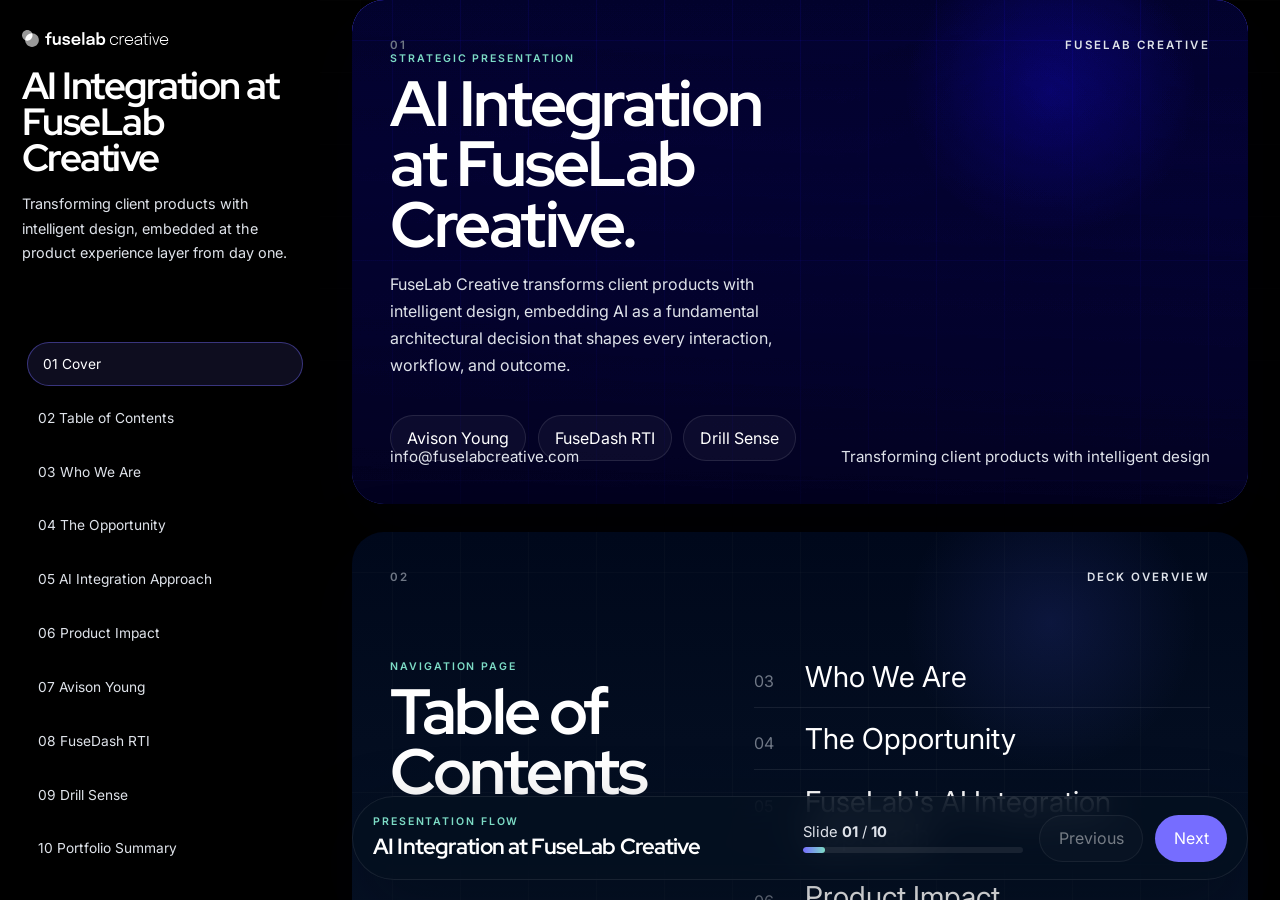
==== commit e53a645d: "Align table of contents with presentation pages" ====
--- a/index.html
+++ b/index.html
@@ -25,12 +25,12 @@
         </div>
 
         <nav class="rail-nav" aria-label="Presentation sections">
-          <a href="#cover" class="is-active">01 Title</a>
-          <a href="#contents">02 Contents</a>
+          <a href="#cover" class="is-active">01 Cover</a>
+          <a href="#contents">02 Table of Contents</a>
           <a href="#section-break">03 Who We Are</a>
-          <a href="#context">04 Opportunity</a>
-          <a href="#opportunities">05 Approach</a>
-          <a href="#roadmap">06 Product Overview</a>
+          <a href="#context">04 The Opportunity</a>
+          <a href="#opportunities">05 AI Integration Approach</a>
+          <a href="#roadmap">06 Product Impact</a>
           <a href="#avison-young">07 Avison Young</a>
           <a href="#fusedash">08 FuseDash RTI</a>
           <a href="#drill-sense">09 Drill Sense</a>
@@ -93,7 +93,7 @@
           <section
             class="slide slide--dark slide--toc"
             id="contents"
-            data-title="Table of contents"
+            data-title="Table of Contents"
             data-hint="Outline the FuseLab story, methodology, and product examples"
           >
             <div class="slide-chrome">
@@ -104,7 +104,7 @@
             <div class="toc-layout">
               <div>
                 <p class="eyebrow">Navigation page</p>
-                <h3>Table of contents</h3>
+                <h3>Table of Contents</h3>
               </div>
               <ol class="toc-list" id="tocList"></ol>
             </div>
